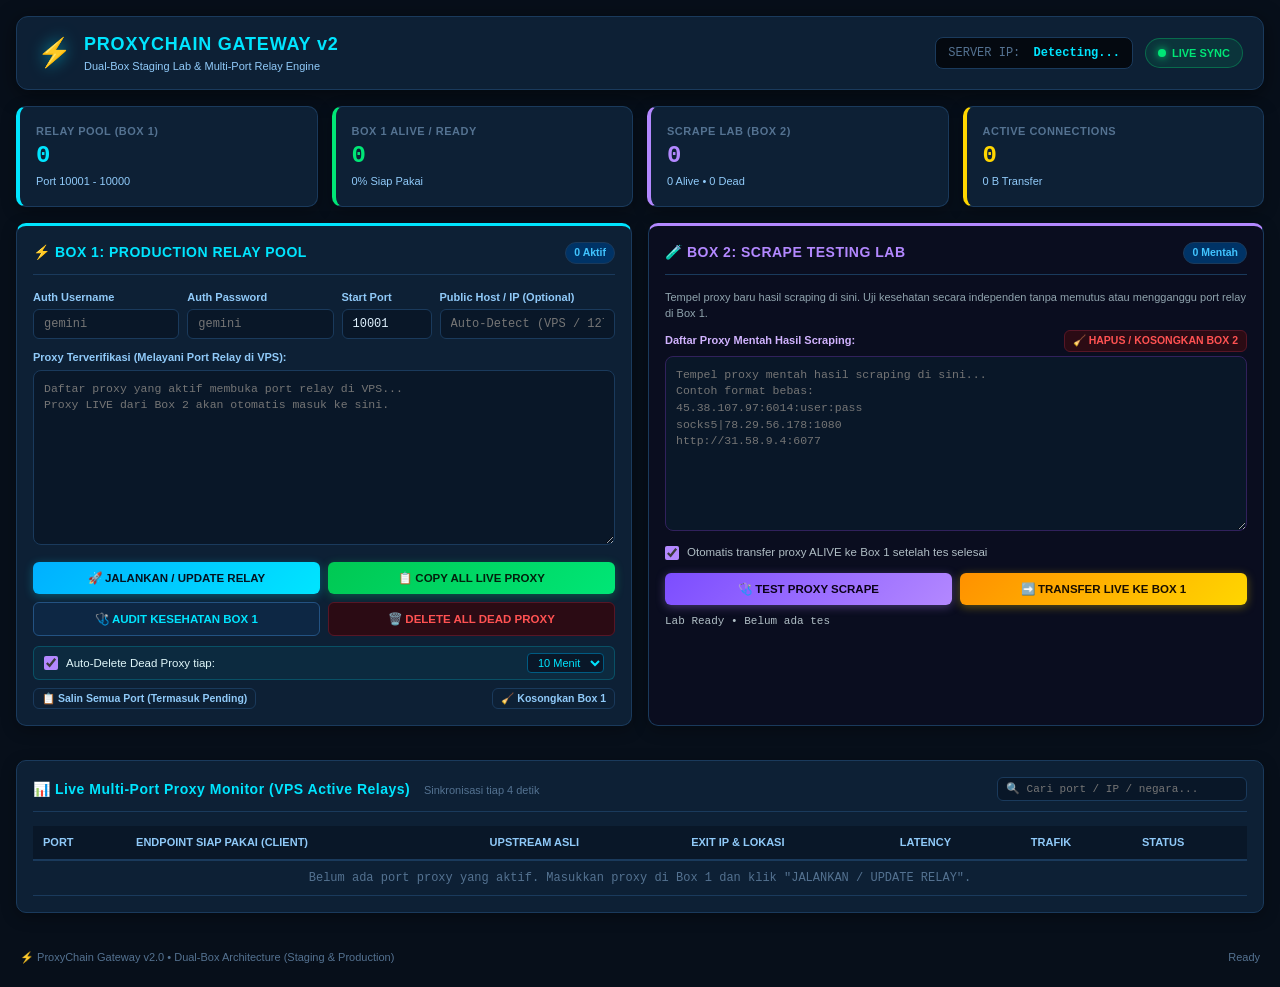
==== static/index.html @ cadb0722 "feat: initial commit for ProxyChain Docker & Cloud Sandbox Edition" ====
<!DOCTYPE html>
<html lang="id">
<head>
    <meta charset="UTF-8">
    <meta name="viewport" content="width=device-width, initial-scale=1.0">
    <title>⚡ ProxyChain Gateway v2 — Cyber Cockpit</title>
    <link rel="stylesheet" href="/static/style.css">
    <link rel="icon" href="data:image/svg+xml,<svg xmlns=%22http://www.w3.org/2000/svg%22 viewBox=%220%22><text y=%2226%22 font-size=%2226%22>⚡</text></svg>">
</head>
<body>
    <div class="pc-container">
        <!-- TOP HEADER -->
        <header class="pc-header">
            <div class="pc-brand">
                <span class="pc-logo-icon">⚡</span>
                <div>
                    <h1 class="pc-title">PROXYCHAIN GATEWAY v2</h1>
                    <p class="pc-subtitle">Dual-Box Staging Lab & Multi-Port Relay Engine</p>
                </div>
            </div>
            <div class="pc-header-stats">
                <div class="pc-chip" id="chip-server-ip">
                    <span class="pc-chip-label">SERVER IP:</span>
                    <span class="pc-chip-value" id="val-server-ip">Detecting...</span>
                </div>
                <div class="pc-badge-live" id="badge-live-pulse">
                    <span class="pc-pulse-dot"></span>
                    <span>LIVE SYNC</span>
                </div>
            </div>
        </header>

        <!-- METRIC CARDS -->
        <div class="pc-metrics-grid">
            <div class="pc-card pc-metric-card" style="border-left-color: #00e5ff;">
                <div class="pc-metric-label">RELAY POOL (BOX 1)</div>
                <div class="pc-metric-value" style="color: #00e5ff;" id="stat-total-proxies">0</div>
                <div class="pc-metric-desc" id="stat-ports-range">Port 10001 - 10000</div>
            </div>
            <div class="pc-card pc-metric-card" style="border-left-color: #00e676;">
                <div class="pc-metric-label">BOX 1 ALIVE / READY</div>
                <div class="pc-metric-value" style="color: #00e676;" id="stat-alive-proxies">0</div>
                <div class="pc-metric-desc" id="stat-alive-pct">0% Siap Pakai</div>
            </div>
            <div class="pc-card pc-metric-card" style="border-left-color: #b388ff;">
                <div class="pc-metric-label">SCRAPE LAB (BOX 2)</div>
                <div class="pc-metric-value" style="color: #b388ff;" id="stat-staging-total">0</div>
                <div class="pc-metric-desc" id="stat-staging-desc">0 Alive • 0 Dead</div>
            </div>
            <div class="pc-card pc-metric-card" style="border-left-color: #ffd600;">
                <div class="pc-metric-label">ACTIVE CONNECTIONS</div>
                <div class="pc-metric-value" style="color: #ffd600;" id="stat-active-conns">0</div>
                <div class="pc-metric-desc" id="stat-data-transfer">0 B Transfer</div>
            </div>
        </div>

        <!-- DUAL-BOX WORKFLOW LAYOUT -->
        <div class="pc-dual-grid">
            <!-- ========================================================= -->
            <!-- BOX 1: PRODUCTION RELAY POOL (ACTIVE)                     -->
            <!-- ========================================================= -->
            <div class="pc-card pc-panel-box1">
                <div class="pc-card-header">
                    <span class="pc-card-title">⚡ BOX 1: PRODUCTION RELAY POOL</span>
                    <span class="pc-tag" id="tag-active-count">0 Aktif</span>
                </div>

                <!-- GLOBAL AUTH SETTINGS -->
                <div class="pc-form-row">
                    <div class="pc-input-group">
                        <label>Auth Username</label>
                        <input type="text" id="cfg-user" placeholder="gemini">
                    </div>
                    <div class="pc-input-group">
                        <label>Auth Password</label>
                        <input type="text" id="cfg-pass" placeholder="gemini">
                    </div>
                    <div class="pc-input-group">
                        <label>Start Port</label>
                        <input type="number" id="cfg-start-port" value="10001" min="1024" max="65000">
                    </div>
                    <div class="pc-input-group">
                        <label>Public Host / IP (Optional)</label>
                        <input type="text" id="cfg-public-host" placeholder="Auto-Detect (VPS / 127.0.0.1)">
                    </div>
                </div>

                <!-- TEXTAREA BOX 1 -->
                <div class="pc-input-group" style="margin-top: 10px;">
                    <label>Proxy Terverifikasi (Melayani Port Relay di VPS):</label>
                    <textarea id="active-textarea" class="pc-textarea" style="height: 175px;" placeholder="Daftar proxy yang aktif membuka port relay di VPS...&#10;Proxy LIVE dari Box 2 akan otomatis masuk ke sini."></textarea>
                </div>

                <!-- BUTTON ACTIONS BOX 1 -->
                <div class="pc-button-group">
                    <button class="pc-btn pc-btn-primary" id="btn-active-apply" title="Buka/Perbarui port VPS sesuai isi Box 1">
                        <span>🚀 JALANKAN / UPDATE RELAY</span>
                    </button>
                    <button class="pc-btn pc-btn-export" id="btn-copy-live" title="Salin hanya proxy yang statusnya ALIVE (format IP:PORT:USER:PASS)">
                        <span>📋 COPY ALL LIVE PROXY</span>
                    </button>
                </div>

                <div class="pc-button-group" style="margin-top: 8px;">
                    <button class="pc-btn pc-btn-check" id="btn-active-check" title="Cek ulang kesehatan proxy yang sedang aktif di Box 1">
                        <span>🩺 AUDIT KESEHATAN BOX 1</span>
                    </button>
                    <button class="pc-btn pc-btn-danger" id="btn-active-purge-dead" title="Hapus semua proxy DEAD dari Box 1 dan matikan portnya">
                        <span>🗑️ DELETE ALL DEAD PROXY</span>
                    </button>
                </div>

                <!-- AUTO-PURGE DEAD PROXY CONTROLS -->
                <div style="margin-top: 10px; display: flex; align-items: center; justify-content: space-between; background: rgba(0, 229, 255, 0.05); padding: 6px 10px; border-radius: 6px; border: 1px solid rgba(0, 229, 255, 0.2);">
                    <label class="pc-checkbox-row" style="margin-top: 0; color: #e0f7fa;">
                        <input type="checkbox" id="chk-auto-purge-box1" checked>
                        <span>Auto-Delete Dead Proxy tiap:</span>
                    </label>
                    <select id="sel-purge-interval" style="background: #091728; color: #00e5ff; border: 1px solid #005b82; border-radius: 4px; padding: 2px 6px; font-size: 11px; outline: none; cursor: pointer;">
                        <option value="5">5 Menit</option>
                        <option value="10" selected>10 Menit</option>
                        <option value="15">15 Menit</option>
                        <option value="30">30 Menit</option>
                        <option value="60">60 Menit</option>
                    </select>
                </div>

                <div style="margin-top: 8px; display: flex; justify-content: space-between; align-items: center;">
                    <button class="pc-btn pc-btn-outline" id="btn-copy-endpoints" style="padding: 3px 8px; font-size: 10.5px;">
                        <span>📋 Salin Semua Port (Termasuk Pending)</span>
                    </button>
                    <button class="pc-btn pc-btn-outline" id="btn-clear-active" style="padding: 3px 8px; font-size: 10.5px;">
                        <span>🧹 Kosongkan Box 1</span>
                    </button>
                </div>
            </div>

            <!-- ========================================================= -->
            <!-- BOX 2: SCRAPE TESTING LAB (STAGING)                       -->
            <!-- ========================================================= -->
            <div class="pc-card pc-panel-box2">
                <div class="pc-card-header">
                    <span class="pc-card-title" style="color: #b388ff;">🧪 BOX 2: SCRAPE TESTING LAB</span>
                    <span class="pc-tag pc-tag-purple" id="tag-staging-count">0 Mentah</span>
                </div>

                <p style="font-size: 11px; color: #90a4ae; margin-bottom: 8px;">
                    Tempel proxy baru hasil scraping di sini. Uji kesehatan secara independen tanpa memutus atau mengganggu port relay di Box 1.
                </p>

                <!-- TEXTAREA BOX 2 -->
                <div class="pc-input-group">
                    <div style="display: flex; justify-content: space-between; align-items: center; margin-bottom: 4px;">
                        <label style="color: #d1b3ff; margin-bottom: 0;">Daftar Proxy Mentah Hasil Scraping:</label>
                        <button class="pc-btn pc-btn-danger" id="btn-staging-clear" style="padding: 2px 8px; font-size: 10.5px; height: 22px;">
                            <span>🧹 HAPUS / KOSONGKAN BOX 2</span>
                        </button>
                    </div>
                    <textarea id="staging-textarea" class="pc-textarea" style="height: 175px; border-color: #31215c;" placeholder="Tempel proxy mentah hasil scraping di sini...&#10;Contoh format bebas:&#10;45.38.107.97:6014:user:pass&#10;socks5|78.29.56.178:1080&#10;http://31.58.9.4:6077"></textarea>
                </div>

                <!-- CHECKBOX AUTO-TRANSFER -->
                <label class="pc-checkbox-row">
                    <input type="checkbox" id="chk-auto-transfer" checked>
                    <span>Otomatis transfer proxy ALIVE ke Box 1 setelah tes selesai</span>
                </label>

                <!-- BUTTON ACTIONS BOX 2 -->
                <div class="pc-button-group">
                    <button class="pc-btn pc-btn-purple" id="btn-staging-test" title="Uji kesehatan semua proxy di Box 2 secara asynchronous">
                        <span>🩺 TEST PROXY SCRAPE</span>
                    </button>
                    <button class="pc-btn pc-btn-amber" id="btn-staging-transfer" title="Pindahkan semua proxy yang lolos uji (ALIVE) dari Box 2 ke Box 1">
                        <span>➡️ TRANSFER LIVE KE BOX 1</span>
                    </button>
                </div>

                <div style="margin-top: 8px; display: flex; justify-content: space-between; align-items: center;">
                    <span id="lbl-staging-summary" style="font-size: 11px; color: #b0bec5; font-family: var(--font-mono);">
                        Lab Ready • Belum ada tes
                    </span>
                </div>
            </div>
        </div>

        <!-- LOWER SECTION: LIVE RELAY PORT TABLE (FULL WIDTH) -->
        <div class="pc-card">
            <div class="pc-card-header">
                <div>
                    <span class="pc-card-title">📊 Live Multi-Port Proxy Monitor (VPS Active Relays)</span>
                    <span style="font-size: 11px; color: var(--text-dim); margin-left: 10px;" id="lbl-table-status">Sinkronisasi tiap 4 detik</span>
                </div>
                <input type="text" id="table-filter" class="pc-filter-input" placeholder="🔍 Cari port / IP / negara...">
            </div>

            <div class="pc-table-wrapper">
                <table class="pc-table">
                    <thead>
                        <tr>
                            <th>PORT</th>
                            <th>ENDPOINT SIAP PAKAI (CLIENT)</th>
                            <th>UPSTREAM ASLI</th>
                            <th>EXIT IP & LOKASI</th>
                            <th>LATENCY</th>
                            <th>TRAFIK</th>
                            <th>STATUS</th>
                        </tr>
                    </thead>
                    <tbody id="ports-tbody">
                        <tr>
                            <td colspan="7" class="pc-text-center pc-muted">Belum ada port proxy yang aktif. Masukkan proxy di Box 1 dan klik "JALANKAN / UPDATE RELAY".</td>
                        </tr>
                    </tbody>
                </table>
            </div>
        </div>

        <!-- FOOTER -->
        <footer class="pc-footer" style="margin-top: 14px;">
            <span>⚡ ProxyChain Gateway v2.0 • Dual-Box Architecture (Staging & Production)</span>
            <span id="health-check-status-text">Ready</span>
        </footer>
    </div>

    <!-- TOAST NOTIFICATION -->
    <div id="pc-toast" class="pc-toast"></div>

    <script src="/static/app.js"></script>
</body>
</html>
---- static/style.css ----
/* ==========================================================================
   PROXYCHAIN CYBER COCKPIT THEME (#070f1a & #00e5ff)
   ========================================================================== */

:root {
    --bg-dark: #070f1a;
    --bg-card: #0d2035;
    --bg-input: #091728;
    --border-color: #1a3a5c;
    --border-highlight: #235282;
    --cyan: #00e5ff;
    --green: #00e676;
    --amber: #ffd600;
    --red: #ff5252;
    --purple: #b388ff;
    --text-primary: #e0f2fe;
    --text-muted: #90caf9;
    --text-dim: #547291;
    --font-mono: 'Consolas', 'Courier New', monospace;
    --font-ui: -apple-system, BlinkMacSystemFont, "Segoe UI", Roboto, sans-serif;
}

* {
    margin: 0;
    padding: 0;
    box-sizing: border-box;
}

body {
    background-color: var(--bg-dark);
    color: var(--text-primary);
    font-family: var(--font-ui);
    font-size: 13px;
    line-height: 1.5;
    min-height: 100vh;
    padding: 16px;
}

.pc-container {
    max-width: 1440px;
    margin: 0 auto;
    display: flex;
    flex-direction: column;
    gap: 16px;
}

/* HEADER */
.pc-header {
    background: var(--bg-card);
    border: 1px solid var(--border-color);
    border-radius: 12px;
    padding: 14px 20px;
    display: flex;
    justify-content: space-between;
    align-items: center;
    box-shadow: 0 4px 20px rgba(0, 0, 0, 0.5);
}

.pc-brand {
    display: flex;
    align-items: center;
    gap: 12px;
}

.pc-logo-icon {
    font-size: 28px;
    color: var(--cyan);
    filter: drop-shadow(0 0 8px rgba(0, 229, 255, 0.6));
}

.pc-title {
    font-size: 18px;
    font-weight: 800;
    color: var(--cyan);
    letter-spacing: 0.8px;
}

.pc-subtitle {
    font-size: 11px;
    color: var(--text-muted);
}

.pc-header-stats {
    display: flex;
    align-items: center;
    gap: 12px;
}

.pc-chip {
    background: #040910;
    border: 1px solid var(--border-color);
    border-radius: 8px;
    padding: 6px 12px;
    font-family: var(--font-mono);
    font-size: 12px;
}

.pc-chip-label {
    color: var(--text-dim);
    margin-right: 6px;
}

.pc-chip-value {
    color: var(--cyan);
    font-weight: bold;
}

.pc-badge-live {
    background: rgba(0, 230, 118, 0.1);
    border: 1px solid rgba(0, 230, 118, 0.3);
    color: var(--green);
    padding: 6px 12px;
    border-radius: 20px;
    font-size: 11px;
    font-weight: bold;
    display: flex;
    align-items: center;
    gap: 6px;
}

.pc-pulse-dot {
    width: 8px;
    height: 8px;
    background: var(--green);
    border-radius: 50%;
    box-shadow: 0 0 8px var(--green);
    animation: pcPulse 1.8s infinite;
}

@keyframes pcPulse {
    0% { transform: scale(0.9); opacity: 0.7; }
    50% { transform: scale(1.3); opacity: 1; }
    100% { transform: scale(0.9); opacity: 0.7; }
}

/* METRICS GRID */
.pc-metrics-grid {
    display: grid;
    grid-template-columns: repeat(4, 1fr);
    gap: 14px;
}

.pc-card {
    background: var(--bg-card);
    border: 1px solid var(--border-color);
    border-radius: 10px;
    padding: 16px;
    box-shadow: 0 4px 15px rgba(0, 0, 0, 0.3);
}

.pc-metric-card {
    border-left: 4px solid var(--cyan);
}

.pc-metric-label {
    font-size: 11px;
    color: var(--text-dim);
    font-weight: 700;
    letter-spacing: 0.5px;
    margin-bottom: 4px;
}

.pc-metric-value {
    font-size: 24px;
    font-weight: 800;
    font-family: var(--font-mono);
    line-height: 1.1;
    margin-bottom: 4px;
}

.pc-metric-desc {
    font-size: 11px;
    color: var(--text-muted);
}

/* DUAL-BOX WORKFLOW LAYOUT (v2) */
.pc-dual-grid {
    display: grid;
    grid-template-columns: 1fr 1fr;
    gap: 16px;
    align-items: stretch;
    margin-bottom: 18px;
}

.pc-panel-box1 {
    border-top: 3px solid var(--cyan);
}

.pc-panel-box2 {
    border-top: 3px solid #b388ff;
    background: #0a0d1f;
}

.pc-tag-purple {
    background: #2a1b4e;
    color: #d1b3ff;
    border: 1px solid #4a287a;
}

.pc-checkbox-row {
    display: flex;
    align-items: center;
    gap: 8px;
    margin-top: 8px;
    font-size: 11.5px;
    color: #b0bec5;
    cursor: pointer;
    user-select: none;
}

.pc-checkbox-row input[type="checkbox"] {
    accent-color: #b388ff;
    width: 14px;
    height: 14px;
    cursor: pointer;
}

/* MAIN GRID LAYOUT (LEGACY FALLBACK) */
.pc-main-grid {
    display: grid;
    grid-template-columns: 420px 1fr;
    gap: 16px;
    align-items: start;
}

.pc-card-header {
    display: flex;
    justify-content: space-between;
    align-items: center;
    border-bottom: 1px solid var(--border-color);
    padding-bottom: 10px;
    margin-bottom: 14px;
}

.pc-card-title {
    font-size: 14px;
    font-weight: 700;
    color: var(--cyan);
    letter-spacing: 0.5px;
}

.pc-tag {
    background: #003366;
    color: #40c4ff;
    padding: 2px 8px;
    border-radius: 12px;
    font-size: 10.5px;
    font-weight: bold;
    border: 1px solid var(--border-color);
}

/* FORMS */
.pc-form-row {
    display: grid;
    grid-template-columns: 1fr 1fr 90px 1.2fr;
    gap: 8px;
}

@media (max-width: 900px) {
    .pc-form-row {
        grid-template-columns: 1fr 1fr;
    }
}

.pc-input-group label {
    display: block;
    font-size: 11px;
    color: var(--text-muted);
    margin-bottom: 4px;
    font-weight: 600;
}

.pc-input-group input,
.pc-filter-input {
    width: 100%;
    background: var(--bg-input);
    border: 1px solid var(--border-color);
    border-radius: 6px;
    padding: 7px 10px;
    color: var(--text-primary);
    font-family: var(--font-mono);
    font-size: 12px;
    outline: none;
    transition: all 0.15s;
}

.pc-input-group input:focus,
.pc-filter-input:focus,
.pc-textarea:focus {
    border-color: var(--cyan);
    box-shadow: 0 0 10px rgba(0, 229, 255, 0.2);
}

.pc-textarea {
    width: 100%;
    height: 190px;
    background: var(--bg-input);
    border: 1px solid var(--border-color);
    border-radius: 8px;
    padding: 10px;
    color: var(--text-primary);
    font-family: var(--font-mono);
    font-size: 11.5px;
    line-height: 1.45;
    resize: vertical;
    outline: none;
}

/* BUTTONS */
.pc-button-group {
    display: grid;
    grid-template-columns: 1fr 1fr;
    gap: 8px;
    margin-top: 12px;
}

.pc-btn {
    border: none;
    padding: 9px 12px;
    border-radius: 6px;
    font-weight: 700;
    font-size: 11.5px;
    cursor: pointer;
    display: flex;
    align-items: center;
    justify-content: center;
    gap: 6px;
    transition: all 0.15s;
    user-select: none;
}

.pc-btn-primary {
    background: linear-gradient(135deg, #00b0ff 0%, #00e5ff 100%);
    color: #041221;
    box-shadow: 0 2px 10px rgba(0, 229, 255, 0.3);
}
.pc-btn-primary:hover {
    box-shadow: 0 4px 16px rgba(0, 229, 255, 0.5);
    transform: translateY(-1px);
}

.pc-btn-check {
    background: #0d2744;
    color: var(--cyan);
    border: 1px solid var(--border-highlight);
}
.pc-btn-check:hover {
    background: #14375e;
    color: #fff;
}

.pc-btn-export {
    background: linear-gradient(135deg, #00c853 0%, #00e676 100%);
    color: #02200c;
    box-shadow: 0 2px 10px rgba(0, 230, 118, 0.3);
}
.pc-btn-export:hover {
    box-shadow: 0 4px 16px rgba(0, 230, 118, 0.5);
    transform: translateY(-1px);
}

.pc-btn-danger {
    background: #2b0b14;
    color: var(--red);
    border: 1px solid #571626;
}
.pc-btn-danger:hover {
    background: #3f101d;
}

.pc-btn-purple {
    background: linear-gradient(135deg, #7c4dff 0%, #b388ff 100%);
    color: #0b021a;
    box-shadow: 0 2px 10px rgba(179, 136, 255, 0.35);
}
.pc-btn-purple:hover {
    box-shadow: 0 4px 16px rgba(179, 136, 255, 0.55);
    transform: translateY(-1px);
}

.pc-btn-amber {
    background: linear-gradient(135deg, #ff9100 0%, #ffd600 100%);
    color: #1a0f00;
    box-shadow: 0 2px 10px rgba(255, 214, 0, 0.35);
}
.pc-btn-amber:hover {
    box-shadow: 0 4px 16px rgba(255, 214, 0, 0.55);
    transform: translateY(-1px);
}

.pc-btn-outline {
    background: transparent;
    color: var(--text-muted);
    border: 1px solid var(--border-color);
}
.pc-btn-outline:hover {
    background: rgba(255, 255, 255, 0.05);
    color: #fff;
}

/* TABLE */
.pc-filter-input {
    max-width: 250px;
    font-size: 11px;
    padding: 5px 8px;
}

.pc-table-wrapper {
    overflow-x: auto;
    max-height: 520px;
}

.pc-table {
    width: 100%;
    border-collapse: collapse;
    font-size: 12px;
}

.pc-table th {
    background: #091728;
    color: var(--text-muted);
    font-size: 11px;
    font-weight: 700;
    text-align: left;
    padding: 8px 10px;
    border-bottom: 2px solid var(--border-color);
    position: sticky;
    top: 0;
    z-index: 10;
}

.pc-table td {
    padding: 8px 10px;
    border-bottom: 1px solid var(--border-color);
    font-family: var(--font-mono);
}

.pc-table tr:hover td {
    background: #0a1f36;
}

.pc-endpoint-cell {
    display: flex;
    align-items: center;
    gap: 6px;
}

.pc-copy-icon {
    cursor: pointer;
    opacity: 0.6;
    transition: opacity 0.15s;
    font-size: 13px;
}
.pc-copy-icon:hover {
    opacity: 1;
    color: var(--cyan);
}

/* BADGES */
.pc-badge {
    display: inline-block;
    padding: 2px 8px;
    border-radius: 12px;
    font-size: 10.5px;
    font-weight: 700;
}

.pc-badge-alive {
    background: #004d2a;
    color: var(--green);
    border: 1px solid #00874a;
}

.pc-badge-dead {
    background: #4d0b16;
    color: var(--red);
    border: 1px solid #851327;
}

.pc-badge-pending {
    background: #4d3800;
    color: var(--amber);
    border: 1px solid #8a6500;
}

.pc-text-center { text-align: center; }
.pc-muted { color: var(--text-dim); }

/* FOOTER */
.pc-footer {
    display: flex;
    justify-content: space-between;
    align-items: center;
    font-size: 11px;
    color: var(--text-dim);
    padding: 6px 4px;
}

/* TOAST */
.pc-toast {
    position: fixed;
    bottom: 24px;
    right: 24px;
    background: var(--bg-card);
    border: 1px solid var(--cyan);
    color: var(--cyan);
    padding: 10px 18px;
    border-radius: 8px;
    font-weight: bold;
    box-shadow: 0 4px 20px rgba(0, 229, 255, 0.3);
    display: none;
    z-index: 99999;
}

@media (max-width: 1024px) {
    .pc-metrics-grid { grid-template-columns: repeat(2, 1fr); }
    .pc-main-grid { grid-template-columns: 1fr; }
    .pc-dual-grid { grid-template-columns: 1fr; }
}
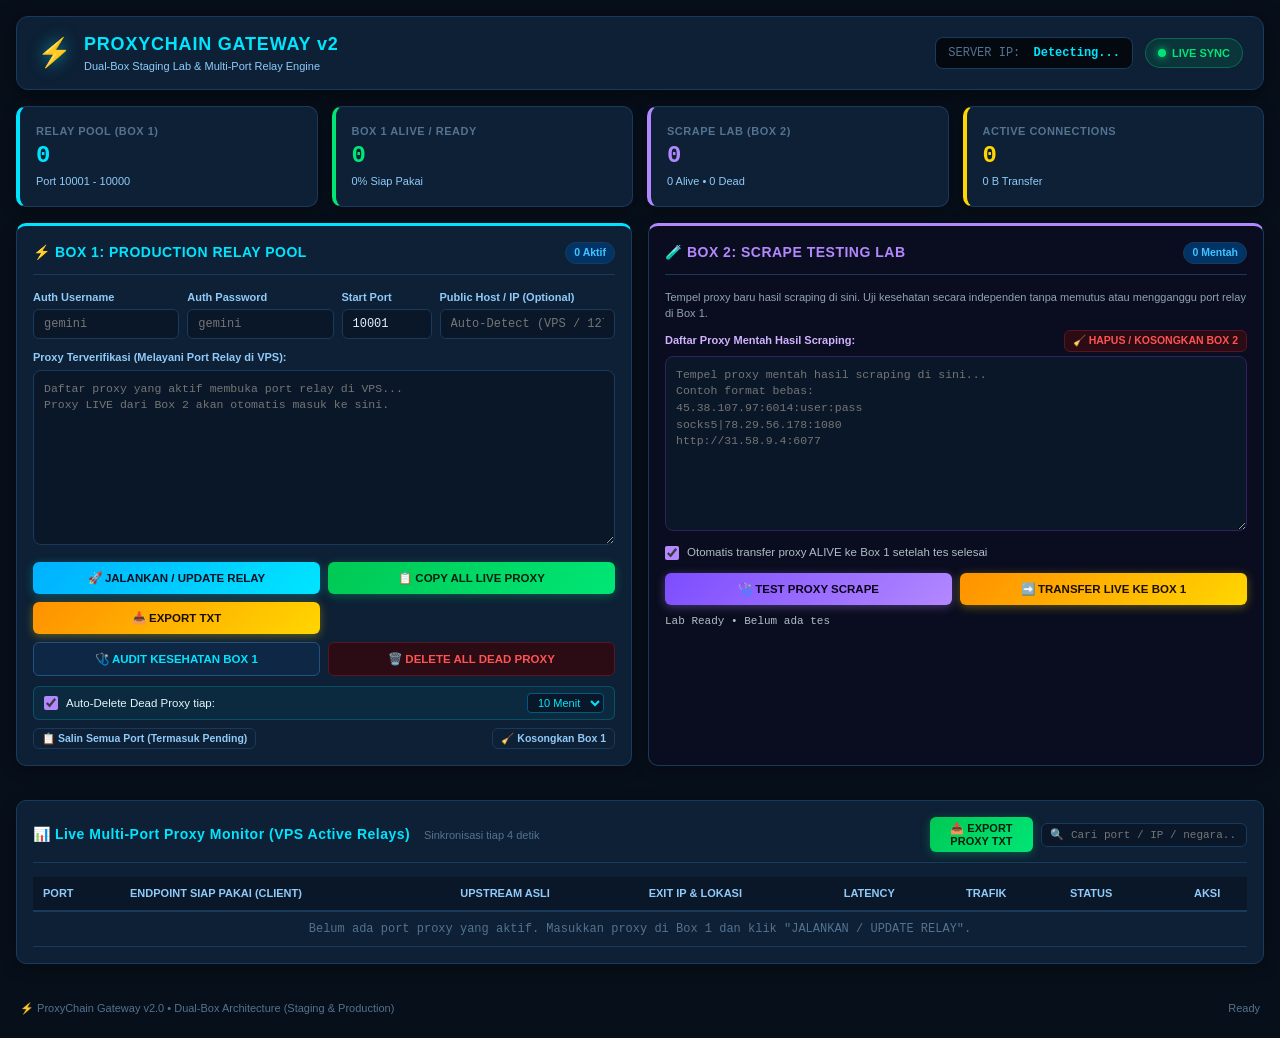
==== commit a842bdd2: "feat: add 1-click TXT export, per-port delete button, and live relay loopback test" ====
--- a/static/index.html
+++ b/static/index.html
@@ -99,6 +99,9 @@
                     <button class="pc-btn pc-btn-export" id="btn-copy-live" title="Salin hanya proxy yang statusnya ALIVE (format IP:PORT:USER:PASS)">
                         <span>📋 COPY ALL LIVE PROXY</span>
                     </button>
+                    <button class="pc-btn pc-btn-amber" id="btn-export-txt-box1" title="Download daftar proxy ALIVE ke file .txt">
+                        <span>📥 EXPORT TXT</span>
+                    </button>
                 </div>
 
                 <div class="pc-button-group" style="margin-top: 8px;">
@@ -185,12 +188,17 @@
 
         <!-- LOWER SECTION: LIVE RELAY PORT TABLE (FULL WIDTH) -->
         <div class="pc-card">
-            <div class="pc-card-header">
+            <div class="pc-card-header" style="flex-wrap: wrap; gap: 8px;">
                 <div>
                     <span class="pc-card-title">📊 Live Multi-Port Proxy Monitor (VPS Active Relays)</span>
                     <span style="font-size: 11px; color: var(--text-dim); margin-left: 10px;" id="lbl-table-status">Sinkronisasi tiap 4 detik</span>
                 </div>
-                <input type="text" id="table-filter" class="pc-filter-input" placeholder="🔍 Cari port / IP / negara...">
+                <div style="display: flex; gap: 8px; align-items: center;">
+                    <button class="pc-btn pc-btn-export" id="btn-export-txt-table" style="padding: 5px 12px; font-size: 11px;" title="Download semua endpoint format HOST:PORT:USER:PASS ke file .txt">
+                        <span>📥 EXPORT PROXY TXT</span>
+                    </button>
+                    <input type="text" id="table-filter" class="pc-filter-input" placeholder="🔍 Cari port / IP / negara...">
+                </div>
             </div>
 
             <div class="pc-table-wrapper">
@@ -204,11 +212,12 @@
                             <th>LATENCY</th>
                             <th>TRAFIK</th>
                             <th>STATUS</th>
+                            <th style="text-align: center;">AKSI</th>
                         </tr>
                     </thead>
                     <tbody id="ports-tbody">
                         <tr>
-                            <td colspan="7" class="pc-text-center pc-muted">Belum ada port proxy yang aktif. Masukkan proxy di Box 1 dan klik "JALANKAN / UPDATE RELAY".</td>
+                            <td colspan="8" class="pc-text-center pc-muted">Belum ada port proxy yang aktif. Masukkan proxy di Box 1 dan klik "JALANKAN / UPDATE RELAY".</td>
                         </tr>
                     </tbody>
                 </table>
